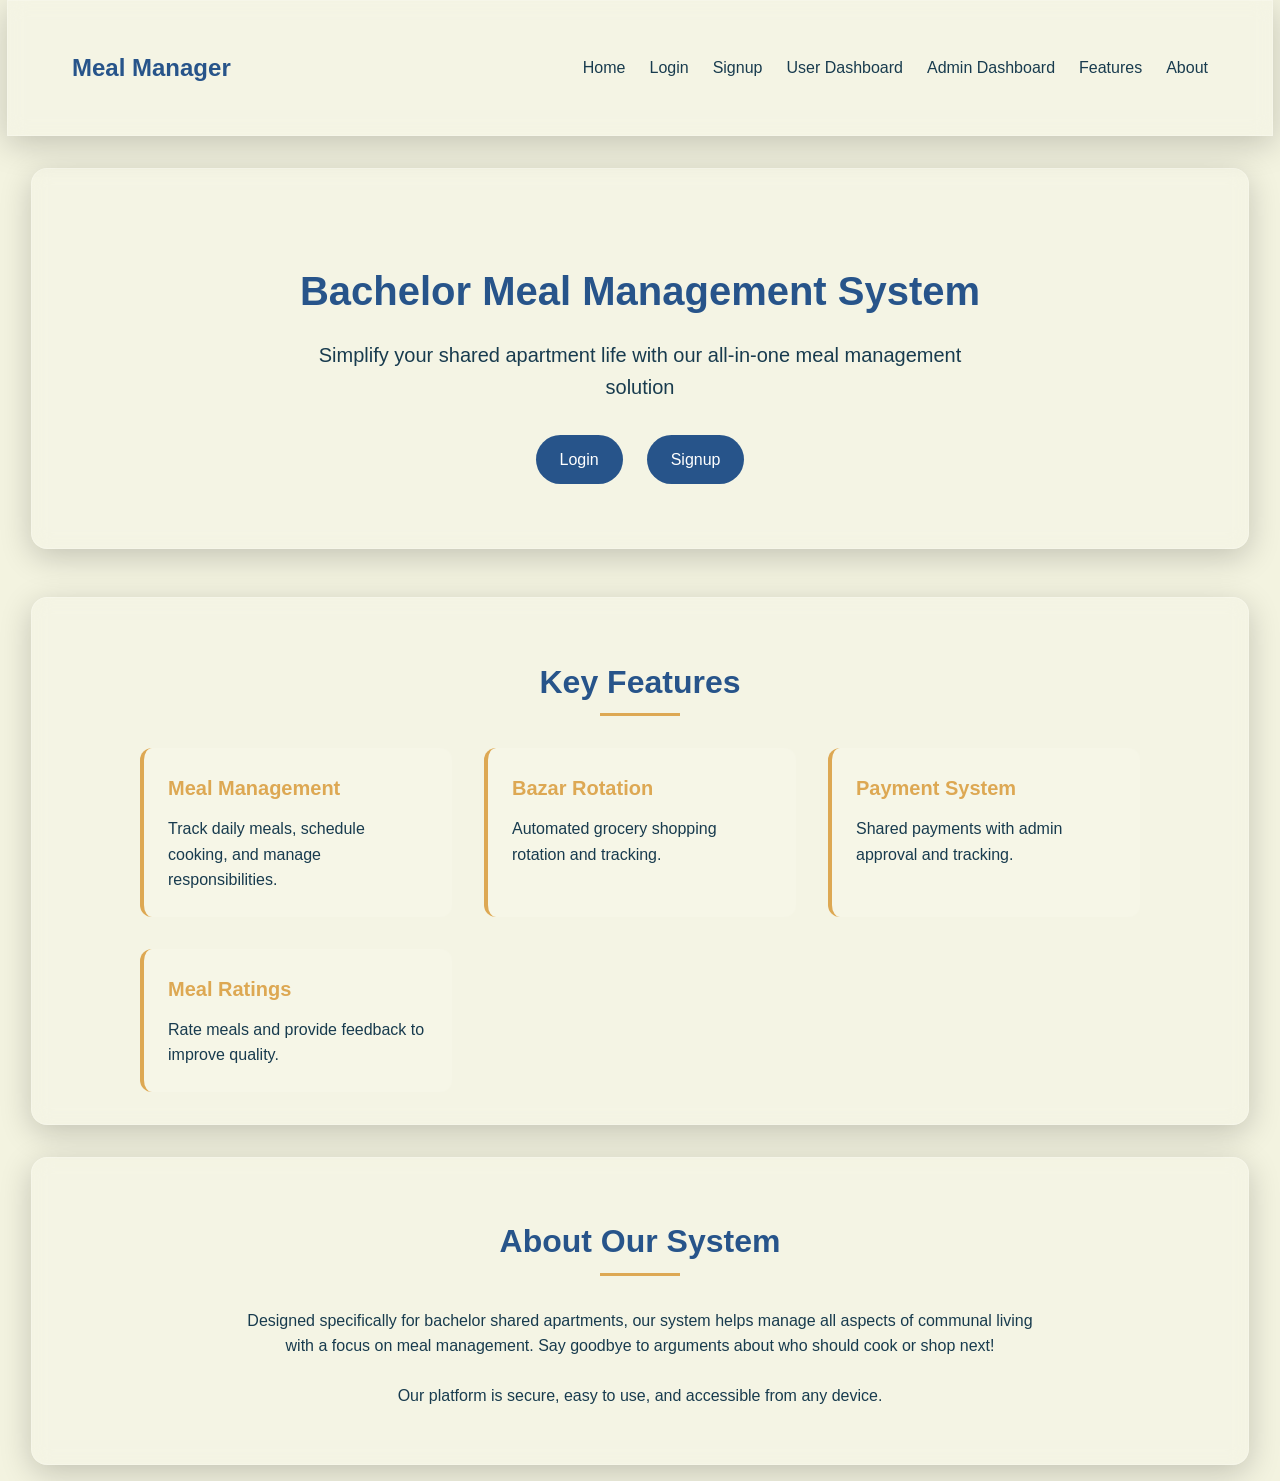
==== index.html @ bb91159d "Add files via upload" ====
<!DOCTYPE html>
<html lang="en">
<head>
  <meta charset="UTF-8">
  <meta name="viewport" content="width=device-width, initial-scale=1.0">
  <title>Bachelor Meal Management System</title>
  <link rel="stylesheet" href="style.css">
</head>
<body>
  <!-- Navigation Bar -->
  <nav class="glass-card">
    <div class="nav-container">
      <a href="index.html" class="nav-logo">Meal Manager</a>
      <div class="nav-links">
        <a href="index.html">Home</a>
        <a href="login.html">Login</a>
        <a href="signup.html">Signup</a>
        <a href="user-dashboard.html">User Dashboard</a>
        <a href="admin-dashboard.html">Admin Dashboard</a>
        <a href="#features">Features</a>
        <a href="#about">About</a>
      </div>
    </div>
  </nav>

<!-- Hero Section -->
<section class="glass-card hero-section">
  <div class="hero-content">
    <h1>Bachelor Meal Management System</h1>
    <p class="hero-subtitle">Simplify your shared apartment life with our all-in-one meal management solution</p>
    <div class="hero-buttons">
      <a href="login.html" class="button">Login</a>
      <a href="signup.html" class="button">Signup</a>
    </div>
  </div>
</section>

<!-- Features Section -->
<section class="glass-card" id="features">
  <h2 class="section-heading">Key Features</h2>
  <div class="features-list">
    <div class="feature-item">
      <h3>Meal Management</h3>
      <p>Track daily meals, schedule cooking, and manage responsibilities.</p>
    </div>
    <div class="feature-item">
      <h3>Bazar Rotation</h3>
      <p>Automated grocery shopping rotation and tracking.</p>
    </div>
    <div class="feature-item">
      <h3>Payment System</h3>
      <p>Shared payments with admin approval and tracking.</p>
    </div>
    <div class="feature-item">
      <h3>Meal Ratings</h3>
      <p>Rate meals and provide feedback to improve quality.</p>
    </div>
  </div>
</section>

<!-- About Section -->
<section class="glass-card" id="about">
  <h2 class="section-heading">About Our System</h2>
  <div class="about-content">
    <p>Designed specifically for bachelor shared apartments, our system helps manage all aspects of communal living with a focus on meal management. Say goodbye to arguments about who should cook or shop next!</p>
    <p>Our platform is secure, easy to use, and accessible from any device.</p>
  </div>
</section>
---- style.css ----
:root {
    --light-bg: #F3F3E0;
    --primary: #27548A;
    --dark-primary: #183B4E;
    --accent: #DDA853;
    --glass-bg: rgba(255, 255, 255, 0.15);
    --glass-border: rgba(255, 255, 255, 0.2);
  }
  
  /* Base Styles */
  body {
    margin: 0;
    font-family: 'Segoe UI', Tahoma, Geneva, Verdana, sans-serif;
    background-color: var(--light-bg);
    color: var(--dark-primary);
    display: flex;
    flex-direction: column;
    align-items: center;
    min-height: 100vh;
    line-height: 1.6;
  }
  
  /* Navigation */
  nav.glass-card {
    width: 100%;
    border-radius: 0;
    margin-top: 0;
    position: sticky;
    top: 0;
    z-index: 100;
  }
  
  .nav-container {
    display: flex;
    justify-content: space-between;
    align-items: center;
    padding: 1rem 2rem;
    max-width: 1200px;
    margin: 0 auto;
  }
  
  .nav-logo {
    font-weight: bold;
    font-size: 1.5rem;
    text-decoration: none;
    color: var(--primary);
  }
  
  .nav-links {
    display: flex;
    gap: 1.5rem;
  }
  
  .nav-links a {
    text-decoration: none;
    color: var(--dark-primary);
    font-weight: 500;
    transition: color 0.3s;
  }
  
  .nav-links a:hover {
    color: var(--accent);
  }
  
  /* Glass Card */
  .glass-card {
    background: var(--glass-bg);
    border: 1px solid var(--glass-border);
    border-radius: 1rem;
    padding: 2rem;
    backdrop-filter: blur(10px);
    box-shadow: 0 8px 32px 0 rgba(0, 0, 0, 0.2);
    width: 90%;
    max-width: 1200px;
    margin: 1rem auto;
  }
  
  /* Hero Section */
  .hero-section {
    text-align: center;
    padding: 4rem 2rem;
    margin: 1rem auto 2rem auto;
  }
  
  .hero-content {
    max-width: 800px;
    margin: 0 auto;
  }
  
  .hero-section h1 {
    font-size: 2.5rem;
    color: var(--primary);
    margin-bottom: 1.5rem;
    line-height: 1.2;
  }
  
  .hero-subtitle {
    font-size: 1.25rem;
    color: var(--dark-primary);
    margin-bottom: 2rem;
    max-width: 700px;
    margin-left: auto;
    margin-right: auto;
  }
  
  .hero-buttons {
    display: flex;
    justify-content: center;
    gap: 1.5rem;
    margin-top: 2rem;
  }
  
  /* Section Headings */
  .section-heading {
    text-align: center;
    margin-bottom: 2rem;
    color: var(--primary);
    font-size: 2rem;
    position: relative;
    padding-bottom: 0.5rem;
  }
  
  .section-heading::after {
    content: '';
    position: absolute;
    bottom: 0;
    left: 50%;
    transform: translateX(-50%);
    width: 80px;
    height: 3px;
    background: var(--accent);
  }
  
  /* Features Section */
  .features-list {
    display: grid;
    grid-template-columns: repeat(auto-fit, minmax(300px, 1fr));
    gap: 2rem;
    max-width: 1000px;
    margin: 0 auto;
  }
  
  .feature-item {
    background: rgba(255, 255, 255, 0.1);
    padding: 1.5rem;
    border-radius: 0.75rem;
    border-left: 4px solid var(--accent);
    transition: transform 0.3s ease;
  }
  
  .feature-item:hover {
    transform: translateY(-5px);
  }
  
  .feature-item h3 {
    color: var(--accent);
    margin-top: 0;
    margin-bottom: 0.75rem;
    font-size: 1.25rem;
  }
  
  .feature-item p {
    margin: 0;
    color: var(--dark-primary);
  }
  
  /* About Section */
  .about-content {
    max-width: 800px;
    margin: 0 auto;
    text-align: center;
  }
  
  .about-content p {
    margin-bottom: 1.5rem;
  }
  
  /* Centered Forms */
  .center-container {
    display: flex;
    justify-content: center;
    align-items: center;
    width: 100%;
    flex-grow: 1;
    padding: 2rem 0;
  }
  
  .centered-form {
    width: 100%;
    max-width: 500px;
    margin: 0 auto;
    text-align: center;
  }
  
  .centered-form form {
    display: flex;
    flex-direction: column;
    gap: 1.25rem;
  }
  
  .centered-form label {
    display: block;
    text-align: left;
    margin-bottom: 0.5rem;
    font-weight: 500;
    color: var(--dark-primary);
  }
  
  .centered-form input,
  .centered-form select,
  .centered-form button {
    width: 100%;
    padding: 0.75rem;
    border: 1px solid #ccc;
    border-radius: 5px;
    font-size: 1rem;
  }
  
  .centered-form button {
    background-color: var(--accent);
    color: white;
    border: none;
    cursor: pointer;
    transition: background-color 0.3s;
    margin-top: 1rem;
    font-weight: 600;
  }
  
  .centered-form button:hover {
    background-color: #c49344;
  }
  
  /* Buttons */
  .button {
    display: inline-block;
    padding: 0.75rem 1.5rem;
    border-radius: 25px;
    text-decoration: none;
    color: white;
    background-color: var(--primary);
    transition: all 0.3s ease;
    font-weight: 500;
    border: none;
    cursor: pointer;
  }
  
  .button:hover {
    background-color: var(--dark-primary);
    transform: translateY(-2px);
  }
  
  /* Responsive Design */
  @media (max-width: 768px) {
    .nav-container {
      flex-direction: column;
      padding: 1rem;
    }
  
    .nav-links {
      margin-top: 1rem;
      flex-wrap: wrap;
      justify-content: center;
    }
  
    .hero-section {
      padding: 3rem 1.5rem;
    }
  
    .hero-section h1 {
      font-size: 2rem;
    }
  
    .hero-subtitle {
      font-size: 1.1rem;
    padding: 0 1rem;
    }
  
    .features-list {
      grid-template-columns: 1fr;
    }
  
    .section-heading {
      font-size: 1.75rem;
    }
  
    .glass-card {
      padding: 1.5rem;
    }
  
    .hero-buttons {
      flex-direction: column;
      align-items: center;
      gap: 1rem;
    }
  }
  
  @media (max-width: 480px) {
    .section-heading {
      font-size: 1.5rem;
    }
    
    .hero-section h1 {
      font-size: 1.8rem;
    }
  
    .feature-item h3 {
      font-size: 1.1rem;
    }
    
    .centered-form {
      padding: 1rem;
    }
  }


    /* Dashboard Specific Styles */
    .dashboard-container {
      width: 100%;
      max-width: 1200px;
      margin: 2rem auto;
      padding: 0 1rem;
    }

    .dashboard-header {
      display: flex;
      justify-content: space-between;
      align-items: center;
      margin-bottom: 2rem;
    }

    .dashboard-header h1 {
      color: var(--primary);
      margin: 0;
    }

    .current-date {
      color: var(--dark-primary);
      font-weight: 500;
    }

    /* Notifications */
    .notifications-section {
      margin-bottom: 2rem;
    }

    .notification {
      display: flex;
      gap: 1rem;
      padding: 1rem;
      border-radius: 0.5rem;
      margin-bottom: 1rem;
      background: rgba(255, 255, 255, 0.2);
    }

    .notification.emergency {
      border-left: 4px solid #ff6b6b;
    }

    .notification.reminder {
      border-left: 4px solid #51cf66;
    }

    .notification-icon {
      font-size: 1.5rem;
    }

    .notification-content {
      flex: 1;
    }

    .notification h3 {
      margin: 0 0 0.5rem 0;
      color: var(--dark-primary);
    }

    .notification p {
      margin: 0;
      color: var(--dark-primary);
    }

    .notification-time {
      font-size: 0.8rem;
      color: #666;
      margin-top: 0.5rem;
    }

    /* Stats Grid */
    .stats-grid {
      display: grid;
      grid-template-columns: repeat(auto-fit, minmax(200px, 1fr));
      gap: 1.5rem;
    }

    .stat-card {
      background: rgba(255, 255, 255, 0.2);
      border-radius: 0.75rem;
      padding: 1.5rem;
      text-align: center;
    }

    .stat-value {
      font-size: 2rem;
      font-weight: bold;
      color: var(--accent);
      margin-bottom: 0.5rem;
    }

    .stat-label {
      color: var(--dark-primary);
      font-weight: 500;
    }

    
    /* Inventory Table */
    .inventory-table {
      width: 100%;
      border-collapse: collapse;
    }

    .inventory-table th {
      background: rgba(255, 255, 255, 0.3);
      text-align: left;
      padding: 1rem;
    }

    .inventory-table td {
      padding: 0.75rem 1rem;
      border-bottom: 1px solid rgba(255, 255, 255, 0.1);
    }

    /* Rating Section */
    .meals-to-rate {
      display: grid;
      gap: 1.5rem;
    }

    .meal-card {
      display: flex;
      justify-content: space-between;
      align-items: center;
      padding: 1rem;
      background: rgba(255, 255, 255, 0.1);
      border-radius: 0.5rem;
    }

    .rating-stars {
      display: flex;
      gap: 0.5rem;
    }

    .rating-stars input[type="radio"] {
      display: none;
    }

    .rating-stars label {
      cursor: pointer;
      font-size: 1.5rem;
      color: #ccc;
      transition: color 0.2s;
    }

    .rating-stars input[type="radio"]:checked ~ label {
      color: #ffcc00;
    }

    .rating-stars label:hover,
    .rating-stars input[type="radio"]:checked + label {
      color: var(--accent);
    }

    .submit-rating {
      margin-left: 1rem;
      padding: 0.5rem 1rem;
      background: var(--primary);
      color: white;
      border: none;
      border-radius: 0.25rem;
      cursor: pointer;
    }

    /* Responsive Design */
    @media (max-width: 768px) {
      .meal-card {
        flex-direction: column;
        align-items: flex-start;
        gap: 1rem;
      }

      .rating-form {
        width: 100%;
        display: flex;
        justify-content: space-between;
        align-items: center;
      }
    }
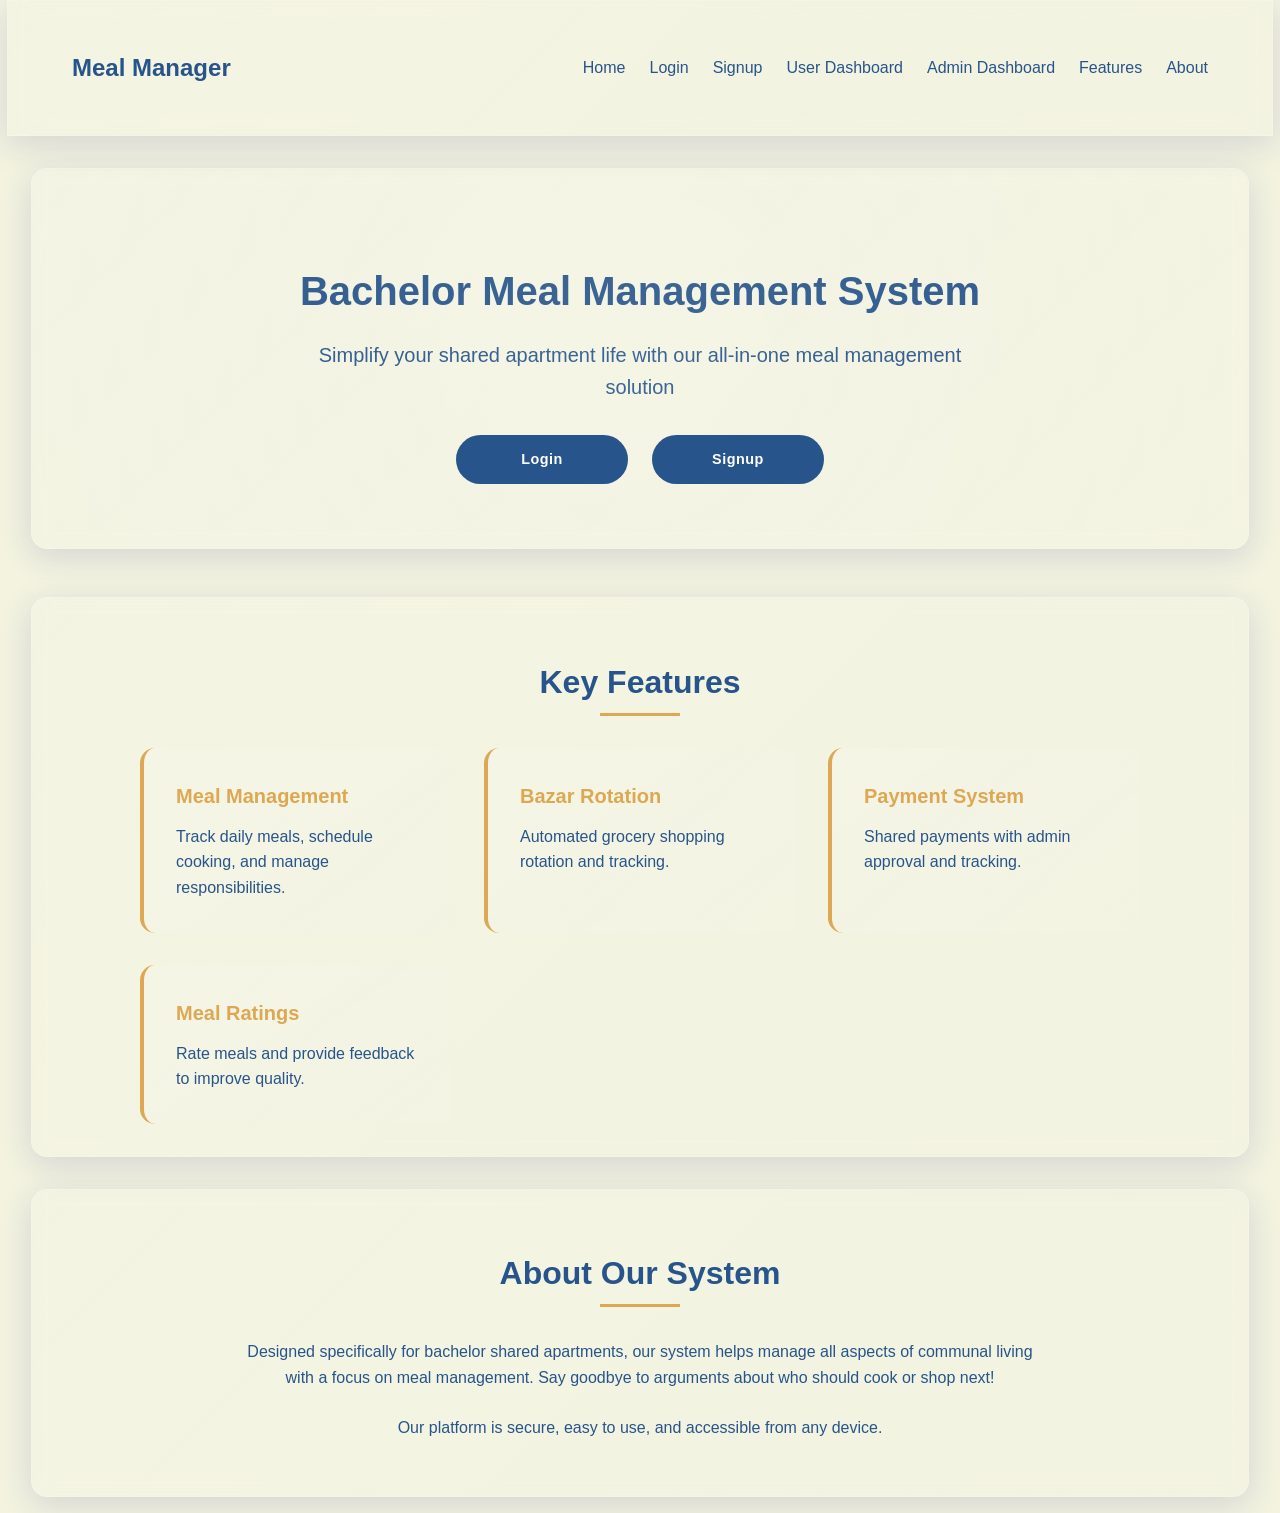
==== commit 6d115977: "Add files via upload" ====
--- a/index.html
+++ b/index.html
@@ -5,6 +5,111 @@
   <meta name="viewport" content="width=device-width, initial-scale=1.0">
   <title>Bachelor Meal Management System</title>
   <link rel="stylesheet" href="style.css">
+  <style>
+    /* Animation Effects */
+    @keyframes fadeIn {
+        from { opacity: 0; transform: translateY(20px); }
+        to { opacity: 1; transform: translateY(0); }
+    }
+
+    @keyframes shimmer {
+        100% { left: 100%; }
+    }
+
+    /* Enhanced Container Styling */
+    .container {
+        animation: fadeIn 0.5s ease-in-out;
+    }
+
+    /* Enhanced Glass Card Effect */
+    .glass-card {
+        background: linear-gradient(135deg, rgba(255, 255, 255, 0.1), rgba(255, 255, 255, 0.05));
+        backdrop-filter: blur(10px);
+        -webkit-backdrop-filter: blur(10px);
+        border: 1px solid rgba(255, 255, 255, 0.18);
+        box-shadow: 0 8px 32px 0 rgba(31, 38, 135, 0.15);
+        transition: transform 0.3s ease, box-shadow 0.3s ease;
+    }
+
+    .glass-card:hover {
+        transform: translateY(-5px);
+        box-shadow: 0 12px 40px 0 rgba(31, 38, 135, 0.25);
+    }
+
+    /* Enhanced Button Styling */
+    .button {
+        padding: 0.7rem 1.5rem;
+        border-radius: 25px;
+        font-weight: 600;
+        font-size: 0.9rem;
+        cursor: pointer;
+        transition: all 0.3s cubic-bezier(0.4, 0, 0.2, 1);
+        border: 2px solid transparent;
+        min-width: 120px;
+        letter-spacing: 0.5px;
+        position: relative;
+        overflow: hidden;
+        display: inline-flex;
+        align-items: center;
+        justify-content: center;
+        gap: 0.5rem;
+    }
+
+    .button::before {
+        content: '';
+        position: absolute;
+        top: 0;
+        left: -100%;
+        width: 100%;
+        height: 100%;
+        background: linear-gradient(
+            90deg,
+            transparent,
+            rgba(255, 255, 255, 0.2),
+            transparent
+        );
+        animation: shimmer 2s infinite;
+    }
+
+    /* Feature Items Enhancement */
+    .feature-item {
+        background: linear-gradient(145deg, rgba(255, 255, 255, 0.1), rgba(255, 255, 255, 0.05));
+        border-radius: 15px;
+        padding: 2rem;
+        transition: all 0.3s ease;
+    }
+
+    .feature-item:hover {
+        transform: translateY(-10px) scale(1.02);
+        box-shadow: 0 20px 40px rgba(31, 38, 135, 0.15);
+    }
+
+    /* Hero Section Enhancement */
+    .hero-section {
+        position: relative;
+        overflow: hidden;
+    }
+
+    .hero-section::before {
+        content: '';
+        position: absolute;
+        top: -50%;
+        left: -50%;
+        width: 200%;
+        height: 200%;
+        background: radial-gradient(
+            circle,
+            rgba(255, 255, 255, 0.1) 0%,
+            transparent 70%
+        );
+        animation: rotate 20s linear infinite;
+    }
+
+    @keyframes rotate {
+        from { transform: rotate(0deg); }
+        to { transform: rotate(360deg); }
+    }
+  </style>
 </head>
 <body>
   <!-- Navigation Bar -->
@@ -66,3 +171,5 @@
     <p>Our platform is secure, easy to use, and accessible from any device.</p>
   </div>
 </section>
+</body>
+</html>
--- a/style.css
+++ b/style.css
@@ -1,14 +1,20 @@
 :root {
     --light-bg: #F3F3E0;
-    --primary: #27548A;
-    --dark-primary: #183B4E;
+    --primary: #27548a;
+    --dark-primary: #27548a;
     --accent: #DDA853;
-    --glass-bg: rgba(255, 255, 255, 0.15);
-    --glass-border: rgba(255, 255, 255, 0.2);
-  }
-  
-  /* Base Styles */
-  body {
+    --glass-bg: rgba(255, 255, 255, 0.7);
+    --glass-border: rgba(255, 255, 255, 0.18);
+    --error: #ff6b6b;
+    --success: #51cf66;
+    --warning: #ffd43b;
+    --text: #2B3674;
+    --text-light: #666666;
+    --border: #cccccc;
+}
+
+/* Base Styles */
+body {
     margin: 0;
     font-family: 'Segoe UI', Tahoma, Geneva, Verdana, sans-serif;
     background-color: var(--light-bg);
@@ -18,52 +24,52 @@
     align-items: center;
     min-height: 100vh;
     line-height: 1.6;
-  }
-  
-  /* Navigation */
-  nav.glass-card {
+}
+
+/* Navigation */
+nav.glass-card {
     width: 100%;
     border-radius: 0;
     margin-top: 0;
     position: sticky;
     top: 0;
     z-index: 100;
-  }
-  
-  .nav-container {
+}
+
+.nav-container {
     display: flex;
     justify-content: space-between;
     align-items: center;
     padding: 1rem 2rem;
     max-width: 1200px;
     margin: 0 auto;
-  }
-  
-  .nav-logo {
+}
+
+.nav-logo {
     font-weight: bold;
     font-size: 1.5rem;
     text-decoration: none;
     color: var(--primary);
-  }
-  
-  .nav-links {
+}
+
+.nav-links {
     display: flex;
     gap: 1.5rem;
-  }
-  
-  .nav-links a {
+}
+
+.nav-links a {
     text-decoration: none;
     color: var(--dark-primary);
     font-weight: 500;
     transition: color 0.3s;
-  }
-  
-  .nav-links a:hover {
+}
+
+.nav-links a:hover {
     color: var(--accent);
-  }
-  
-  /* Glass Card */
-  .glass-card {
+}
+
+/* Glass Card */
+.glass-card {
     background: var(--glass-bg);
     border: 1px solid var(--glass-border);
     border-radius: 1rem;
@@ -73,54 +79,54 @@
     width: 90%;
     max-width: 1200px;
     margin: 1rem auto;
-  }
-  
-  /* Hero Section */
-  .hero-section {
+}
+
+/* Hero Section */
+.hero-section {
     text-align: center;
     padding: 4rem 2rem;
     margin: 1rem auto 2rem auto;
-  }
-  
-  .hero-content {
+}
+
+.hero-content {
     max-width: 800px;
     margin: 0 auto;
-  }
-  
-  .hero-section h1 {
+}
+
+.hero-section h1 {
     font-size: 2.5rem;
     color: var(--primary);
     margin-bottom: 1.5rem;
     line-height: 1.2;
-  }
-  
-  .hero-subtitle {
+}
+
+.hero-subtitle {
     font-size: 1.25rem;
     color: var(--dark-primary);
     margin-bottom: 2rem;
     max-width: 700px;
     margin-left: auto;
     margin-right: auto;
-  }
-  
-  .hero-buttons {
+}
+
+.hero-buttons {
     display: flex;
     justify-content: center;
     gap: 1.5rem;
     margin-top: 2rem;
-  }
-  
-  /* Section Headings */
-  .section-heading {
+}
+
+/* Section Headings */
+.section-heading {
     text-align: center;
     margin-bottom: 2rem;
     color: var(--primary);
     font-size: 2rem;
     position: relative;
     padding-bottom: 0.5rem;
-  }
-  
-  .section-heading::after {
+}
+
+.section-heading::after {
     content: '';
     position: absolute;
     bottom: 0;
@@ -129,94 +135,94 @@
     width: 80px;
     height: 3px;
     background: var(--accent);
-  }
-  
-  /* Features Section */
-  .features-list {
+}
+
+/* Features Section */
+.features-list {
     display: grid;
     grid-template-columns: repeat(auto-fit, minmax(300px, 1fr));
     gap: 2rem;
     max-width: 1000px;
     margin: 0 auto;
-  }
-  
-  .feature-item {
+}
+
+.feature-item {
     background: rgba(255, 255, 255, 0.1);
     padding: 1.5rem;
     border-radius: 0.75rem;
     border-left: 4px solid var(--accent);
     transition: transform 0.3s ease;
-  }
-  
-  .feature-item:hover {
+}
+
+.feature-item:hover {
     transform: translateY(-5px);
-  }
-  
-  .feature-item h3 {
+}
+
+.feature-item h3 {
     color: var(--accent);
     margin-top: 0;
     margin-bottom: 0.75rem;
     font-size: 1.25rem;
-  }
-  
-  .feature-item p {
+}
+
+.feature-item p {
     margin: 0;
     color: var(--dark-primary);
-  }
-  
-  /* About Section */
-  .about-content {
+}
+
+/* About Section */
+.about-content {
     max-width: 800px;
     margin: 0 auto;
     text-align: center;
-  }
-  
-  .about-content p {
+}
+
+.about-content p {
     margin-bottom: 1.5rem;
-  }
-  
-  /* Centered Forms */
-  .center-container {
+}
+
+/* Centered Forms */
+.center-container {
     display: flex;
     justify-content: center;
     align-items: center;
     width: 100%;
     flex-grow: 1;
     padding: 2rem 0;
-  }
-  
-  .centered-form {
+}
+
+.centered-form {
     width: 100%;
     max-width: 500px;
     margin: 0 auto;
     text-align: center;
-  }
-  
-  .centered-form form {
+}
+
+.centered-form form {
     display: flex;
     flex-direction: column;
     gap: 1.25rem;
-  }
-  
-  .centered-form label {
+}
+
+.centered-form label {
     display: block;
     text-align: left;
     margin-bottom: 0.5rem;
     font-weight: 500;
     color: var(--dark-primary);
-  }
-  
-  .centered-form input,
-  .centered-form select,
-  .centered-form button {
+}
+
+.centered-form input,
+.centered-form select,
+.centered-form button {
     width: 100%;
     padding: 0.75rem;
     border: 1px solid #ccc;
     border-radius: 5px;
     font-size: 1rem;
-  }
-  
-  .centered-form button {
+}
+
+.centered-form button {
     background-color: var(--accent);
     color: white;
     border: none;
@@ -224,14 +230,14 @@
     transition: background-color 0.3s;
     margin-top: 1rem;
     font-weight: 600;
-  }
-  
-  .centered-form button:hover {
+}
+
+.centered-form button:hover {
     background-color: #c49344;
-  }
-  
-  /* Buttons */
-  .button {
+}
+
+/* Buttons */
+.button {
     display: inline-block;
     padding: 0.75rem 1.5rem;
     border-radius: 25px;
@@ -242,254 +248,494 @@
     font-weight: 500;
     border: none;
     cursor: pointer;
-  }
-  
-  .button:hover {
+}
+
+/* Reminder Button Styles */
+.btn-remind {
+    padding: 0.6rem 1.4rem;
+    border-radius: 25px;
+    font-weight: 600;
+    font-size: 0.9rem;
+    cursor: pointer;
+    transition: all 0.3s ease;
+    background: linear-gradient(145deg, rgba(255, 165, 0, 0.1), rgba(255, 165, 0, 0.2));
+    color: #ffa500;
+    border: 2px solid #ffa500;
+}
+
+.btn-remind:hover {
+    background: #ffa500;
+    color: white;
+    transform: translateY(-2px);
+    box-shadow: 0 4px 12px rgba(255, 165, 0, 0.2);
+}
+
+.button:hover {
     background-color: var(--dark-primary);
     transform: translateY(-2px);
-  }
-  
-  /* Responsive Design */
-  @media (max-width: 768px) {
+}
+
+/* Responsive Design */
+@media (max-width: 768px) {
     .nav-container {
-      flex-direction: column;
-      padding: 1rem;
-    }
-  
+        flex-direction: column;
+        padding: 1rem;
+    }
+
     .nav-links {
-      margin-top: 1rem;
-      flex-wrap: wrap;
-      justify-content: center;
-    }
-  
+        margin-top: 1rem;
+        flex-wrap: wrap;
+        justify-content: center;
+    }
+
     .hero-section {
-      padding: 3rem 1.5rem;
-    }
-  
+        padding: 3rem 1.5rem;
+    }
+
     .hero-section h1 {
-      font-size: 2rem;
-    }
-  
+        font-size: 2rem;
+    }
+
     .hero-subtitle {
-      font-size: 1.1rem;
-    padding: 0 1rem;
-    }
-  
+        font-size: 1.1rem;
+        padding: 0 1rem;
+    }
+
     .features-list {
-      grid-template-columns: 1fr;
-    }
-  
+        grid-template-columns: 1fr;
+    }
+
     .section-heading {
-      font-size: 1.75rem;
-    }
-  
+        font-size: 1.75rem;
+    }
+
     .glass-card {
-      padding: 1.5rem;
-    }
-  
+        padding: 1.5rem;
+    }
+
     .hero-buttons {
-      flex-direction: column;
-      align-items: center;
-      gap: 1rem;
-    }
-  }
-  
-  @media (max-width: 480px) {
+        flex-direction: column;
+        align-items: center;
+        gap: 1rem;
+    }
+}
+
+@media (max-width: 480px) {
     .section-heading {
-      font-size: 1.5rem;
+        font-size: 1.5rem;
     }
     
     .hero-section h1 {
-      font-size: 1.8rem;
-    }
-  
+        font-size: 1.8rem;
+    }
+
     .feature-item h3 {
-      font-size: 1.1rem;
+        font-size: 1.1rem;
     }
     
     .centered-form {
-      padding: 1rem;
-    }
-  }
-
-
-    /* Dashboard Specific Styles */
-    .dashboard-container {
-      width: 100%;
-      max-width: 1200px;
-      margin: 2rem auto;
-      padding: 0 1rem;
-    }
-
-    .dashboard-header {
-      display: flex;
-      justify-content: space-between;
-      align-items: center;
-      margin-bottom: 2rem;
-    }
-
-    .dashboard-header h1 {
-      color: var(--primary);
-      margin: 0;
-    }
-
-    .current-date {
-      color: var(--dark-primary);
-      font-weight: 500;
-    }
-
-    /* Notifications */
-    .notifications-section {
-      margin-bottom: 2rem;
-    }
-
-    .notification {
-      display: flex;
-      gap: 1rem;
-      padding: 1rem;
-      border-radius: 0.5rem;
-      margin-bottom: 1rem;
-      background: rgba(255, 255, 255, 0.2);
-    }
-
-    .notification.emergency {
-      border-left: 4px solid #ff6b6b;
-    }
-
-    .notification.reminder {
-      border-left: 4px solid #51cf66;
-    }
-
-    .notification-icon {
-      font-size: 1.5rem;
-    }
-
-    .notification-content {
-      flex: 1;
-    }
-
-    .notification h3 {
-      margin: 0 0 0.5rem 0;
-      color: var(--dark-primary);
-    }
-
-    .notification p {
-      margin: 0;
-      color: var(--dark-primary);
-    }
-
-    .notification-time {
-      font-size: 0.8rem;
-      color: #666;
-      margin-top: 0.5rem;
-    }
-
-    /* Stats Grid */
-    .stats-grid {
-      display: grid;
-      grid-template-columns: repeat(auto-fit, minmax(200px, 1fr));
-      gap: 1.5rem;
-    }
-
-    .stat-card {
-      background: rgba(255, 255, 255, 0.2);
-      border-radius: 0.75rem;
-      padding: 1.5rem;
-      text-align: center;
-    }
-
-    .stat-value {
-      font-size: 2rem;
-      font-weight: bold;
-      color: var(--accent);
-      margin-bottom: 0.5rem;
-    }
-
-    .stat-label {
-      color: var(--dark-primary);
-      font-weight: 500;
-    }
-
+        padding: 1rem;
+    }
+}
+
+/* Dashboard Specific Styles */
+.dashboard-container {
+    width: 100%;
+    max-width: 1200px;
+    margin: 2rem auto;
+    padding: 0 1rem;
+}
+
+.dashboard-header {
+    display: flex;
+    justify-content: space-between;
+    align-items: center;
+    margin-bottom: 2rem;
+}
+
+.dashboard-header h1 {
+    color: var(--primary);
+    margin: 0;
+}
+
+.current-date {
+    color: var(--dark-primary);
+    font-weight: 500;
+}
+
+/* Notifications */
+.notifications-section {
+    margin-bottom: 2rem;
+}
+
+.notification {
+    display: flex;
+    gap: 1rem;
+    padding: 1rem;
+    border-radius: 0.5rem;
+    margin-bottom: 1rem;
+    background: rgba(255, 255, 255, 0.2);
+}
+
+.notification.emergency {
+    border-left: 4px solid #ff6b6b;
+}
+
+.notification.reminder {
+    border-left: 4px solid #51cf66;
+}
+
+.notification-icon {
+    font-size: 1.5rem;
+}
+
+.notification-content {
+    flex: 1;
+}
+
+.notification h3 {
+    margin: 0 0 0.5rem 0;
+    color: var(--dark-primary);
+}
+
+.notification p {
+    margin: 0;
+    color: var(--dark-primary);
+}
+
+.notification-time {
+    font-size: 0.8rem;
+    color: #666;
+    margin-top: 0.5rem;
+}
+
+/* Stats Grid */
+.stats-grid {
+    display: grid;
+    grid-template-columns: repeat(auto-fit, minmax(200px, 1fr));
+    gap: 1.5rem;
+}
+
+.stat-card {
+    background: rgba(255, 255, 255, 0.2);
+    border-radius: 0.75rem;
+    padding: 1.5rem;
+    text-align: center;
+}
+
+.stat-value {
+    font-size: 2rem;
+    font-weight: bold;
+    color: var(--accent);
+    margin-bottom: 0.5rem;
+}
+
+.stat-label {
+    color: var(--dark-primary);
+    font-weight: 500;
+}
+
+/* Inventory Table */
+.inventory-table {
+    width: 100%;
+    border-collapse: collapse;
+}
+
+.inventory-table th {
+    background: rgba(255, 255, 255, 0.3);
+    text-align: left;
+    padding: 1rem;
+}
+
+.inventory-table td {
+    padding: 0.75rem 1rem;
+    border-bottom: 1px solid rgba(255, 255, 255, 0.1);
+}
+
+/* Rating Section */
+.meals-to-rate {
+    display: grid;
+    gap: 1.5rem;
+}
+
+.meal-card {
+    display: flex;
+    justify-content: space-between;
+    align-items: center;
+    padding: 1rem;
+    background: rgba(255, 255, 255, 0.1);
+    border-radius: 0.5rem;
+}
+
+.rating-stars {
+    display: flex;
+    gap: 0.5rem;
+}
+
+.rating-stars input[type="radio"] {
+    display: none;
+}
+
+.rating-stars label {
+    cursor: pointer;
+    font-size: 1.5rem;
+    color: #ccc;
+    transition: color 0.2s;
+}
+
+.rating-stars input[type="radio"]:checked ~ label {
+    color: #ffcc00;
+}
+
+.rating-stars label:hover,
+.rating-stars input[type="radio"]:checked + label {
+    color: var(--accent);
+}
+
+.submit-rating {
+    margin-left: 1rem;
+    padding: 0.5rem 1rem;
+    background: var(--primary);
+    color: white;
+    border: none;
+    border-radius: 0.25rem;
+    cursor: pointer;
+}
+
+/* Meals Page Specific Styles */
+.meals-container {
+    width: 100%;
+    max-width: 1200px;
+    margin: 2rem auto;
+    padding: 0 1rem;
+}
+
+/* Meal Scheduler Section */
+.meal-scheduler {
+    background: var(--glass-bg);
+    border: 1px solid var(--glass-border);
+    border-radius: 1rem;
+    padding: 2rem;
+    backdrop-filter: blur(10px);
+    box-shadow: 0 8px 32px 0 rgba(0, 0, 0, 0.2);
+    margin-bottom: 2rem;
+}
+
+.scheduler-form {
+    display: grid;
+    grid-template-columns: repeat(auto-fit, minmax(200px, 1fr));
+    gap: 1.5rem;
+}
+
+.form-group {
+    margin-bottom: 1rem;
+}
+
+.form-group label {
+    display: block;
+    margin-bottom: 0.5rem;
+    font-weight: 500;
+}
+
+.form-control {
+    width: 100%;
+    padding: 0.75rem;
+    border: 1px solid var(--glass-border);
+    border-radius: 5px;
+    background: rgba(255, 255, 255, 0.2);
+    color: var(--text);
+}
+
+.price-display {
+    font-size: 1.2rem;
+    font-weight: bold;
+    color: var(--accent);
+    margin-top: 0.5rem;
+}
+
+.schedule-btn {
+    grid-column: 1 / -1;
+    padding: 0.75rem;
+    background: var(--primary);
+    color: white;
+    border: none;
+    border-radius: 5px;
+    cursor: pointer;
+    font-weight: 500;
+    transition: background 0.3s;
+}
+
+.schedule-btn:hover {
+    background: var(--dark-primary);
+}
+
+/* Meals Table */
+.meals-table {
+    width: 100%;
+    border-collapse: collapse;
+}
+
+.meals-table th {
+    background: rgba(255, 255, 255, 0.3);
+    text-align: center;
+    padding: 1rem;
+    position: sticky;
+    top: 0;
+}
+
+.meals-table td {
+    padding: 1rem;
+    border-bottom: 1px solid rgba(255, 255, 255, 0.1);
+    vertical-align: middle;
+    text-align: center;
+}
+
+.meals-table tr:hover {
+    background: rgba(255, 255, 255, 0.1);
+}
+
+/* Rating System */
+.rating-options {
+    display: flex;
+    gap: 0.2rem;
+    align-items: center;
+    justify-content: center;
+}
+
+.rating-options label {
+    display: flex;
+    align-items: center;
+    justify-content: center;
+    width: 26px;
+    height: 26px;
+    background: rgba(255, 255, 255, 0.1);
+    border-radius: 50%;
+    cursor: pointer;
+    transition: all 0.2s;
+    font-size: 0.9rem;
+}
+
+.rating-options label:hover {
+    background: var(--accent);
+    color: white;
+}
+
+.rating-options input[type="radio"]:checked + label {
+    background: var(--accent);
+    color: white;
+    font-weight: bold;
+}
+
+/* Update Button */
+.update-btn {
+    padding: 0.5rem 1rem;
+    background: var(--primary);
+    color: white;
+    border: none;
+    border-radius: 5px;
+    cursor: pointer;
+    transition: background 0.3s;
+}
+
+.update-btn:hover {
+    background: var(--dark-primary);
+}
+
+/* Payment Section Styles */
+.payment-section {
+    max-width: 600px;
+    margin: 0 auto;
+    padding: 2rem;
+}
+
+.payment-amount {
+    margin-bottom: 2rem;
+}
+
+.payment-methods {
+    display: grid;
+    grid-template-columns: repeat(4, 1fr);
+    gap: 1rem;
+    margin-bottom: 2rem;
+}
+
+.payment-method-option {
+    padding: 1rem;
+    border: 2px solid var(--border);
+    border-radius: 8px;
+    text-align: center;
+    cursor: pointer;
+    transition: all 0.3s ease;
+}
+
+.payment-method-option:hover {
+    border-color: var(--primary);
+    background: rgba(39, 84, 138, 0.1);
+}
+
+.payment-method-option.selected {
+    border-color: var(--primary);
+    background: rgba(39, 84, 138, 0.1);
+}
+
+.transaction-id {
+    display: none;
+    margin-top: 1rem;
+    margin-bottom: 2rem;
+}
+
+.transaction-id.show {
+    display: block;
+}
+
+.transaction-id input {
+    width: 100%;
+    padding: 0.75rem;
+    border: 1px solid var(--border);
+    border-radius: 5px;
+    font-size: 1rem;
+    background: rgba(255, 255, 255, 0.9);
+}
+
+/* Payment Responsive Design */
+@media (max-width: 768px) {
+    .payment-methods {
+        grid-template-columns: repeat(2, 1fr);
+    }
+}
+
+@media (max-width: 480px) {
+    .payment-methods {
+        grid-template-columns: 1fr;
+    }
+}
+
+/* Payment Responsive Design */
+@media (max-width: 600px) {
+    .payment-methods {
+        grid-template-columns: 1fr;
+    }
+}
+
+/* Responsive Design */
+@media (max-width: 768px) {
+    .meals-table {
+        display: block;
+        overflow-x: auto;
+    }
     
-    /* Inventory Table */
-    .inventory-table {
-      width: 100%;
-      border-collapse: collapse;
-    }
-
-    .inventory-table th {
-      background: rgba(255, 255, 255, 0.3);
-      text-align: left;
-      padding: 1rem;
-    }
-
-    .inventory-table td {
-      padding: 0.75rem 1rem;
-      border-bottom: 1px solid rgba(255, 255, 255, 0.1);
-    }
-
-    /* Rating Section */
-    .meals-to-rate {
-      display: grid;
-      gap: 1.5rem;
-    }
-
-    .meal-card {
-      display: flex;
-      justify-content: space-between;
-      align-items: center;
-      padding: 1rem;
-      background: rgba(255, 255, 255, 0.1);
-      border-radius: 0.5rem;
-    }
-
-    .rating-stars {
-      display: flex;
-      gap: 0.5rem;
-    }
-
-    .rating-stars input[type="radio"] {
-      display: none;
-    }
-
-    .rating-stars label {
-      cursor: pointer;
-      font-size: 1.5rem;
-      color: #ccc;
-      transition: color 0.2s;
-    }
-
-    .rating-stars input[type="radio"]:checked ~ label {
-      color: #ffcc00;
-    }
-
-    .rating-stars label:hover,
-    .rating-stars input[type="radio"]:checked + label {
-      color: var(--accent);
-    }
-
-    .submit-rating {
-      margin-left: 1rem;
-      padding: 0.5rem 1rem;
-      background: var(--primary);
-      color: white;
-      border: none;
-      border-radius: 0.25rem;
-      cursor: pointer;
-    }
-
-    /* Responsive Design */
-    @media (max-width: 768px) {
-      .meal-card {
-        flex-direction: column;
-        align-items: flex-start;
-        gap: 1rem;
-      }
-
-      .rating-form {
-        width: 100%;
-        display: flex;
-        justify-content: space-between;
-        align-items: center;
-      }
-    }
+    .rating-options {
+        flex-wrap: wrap;
+        gap: 0.1rem;
+    }
+
+    .rating-options label {
+        width: 22px;
+        height: 22px;
+        font-size: 0.8rem;
+    }
+
+    .scheduler-form {
+        grid-template-columns: 1fr;
+    }
+}
